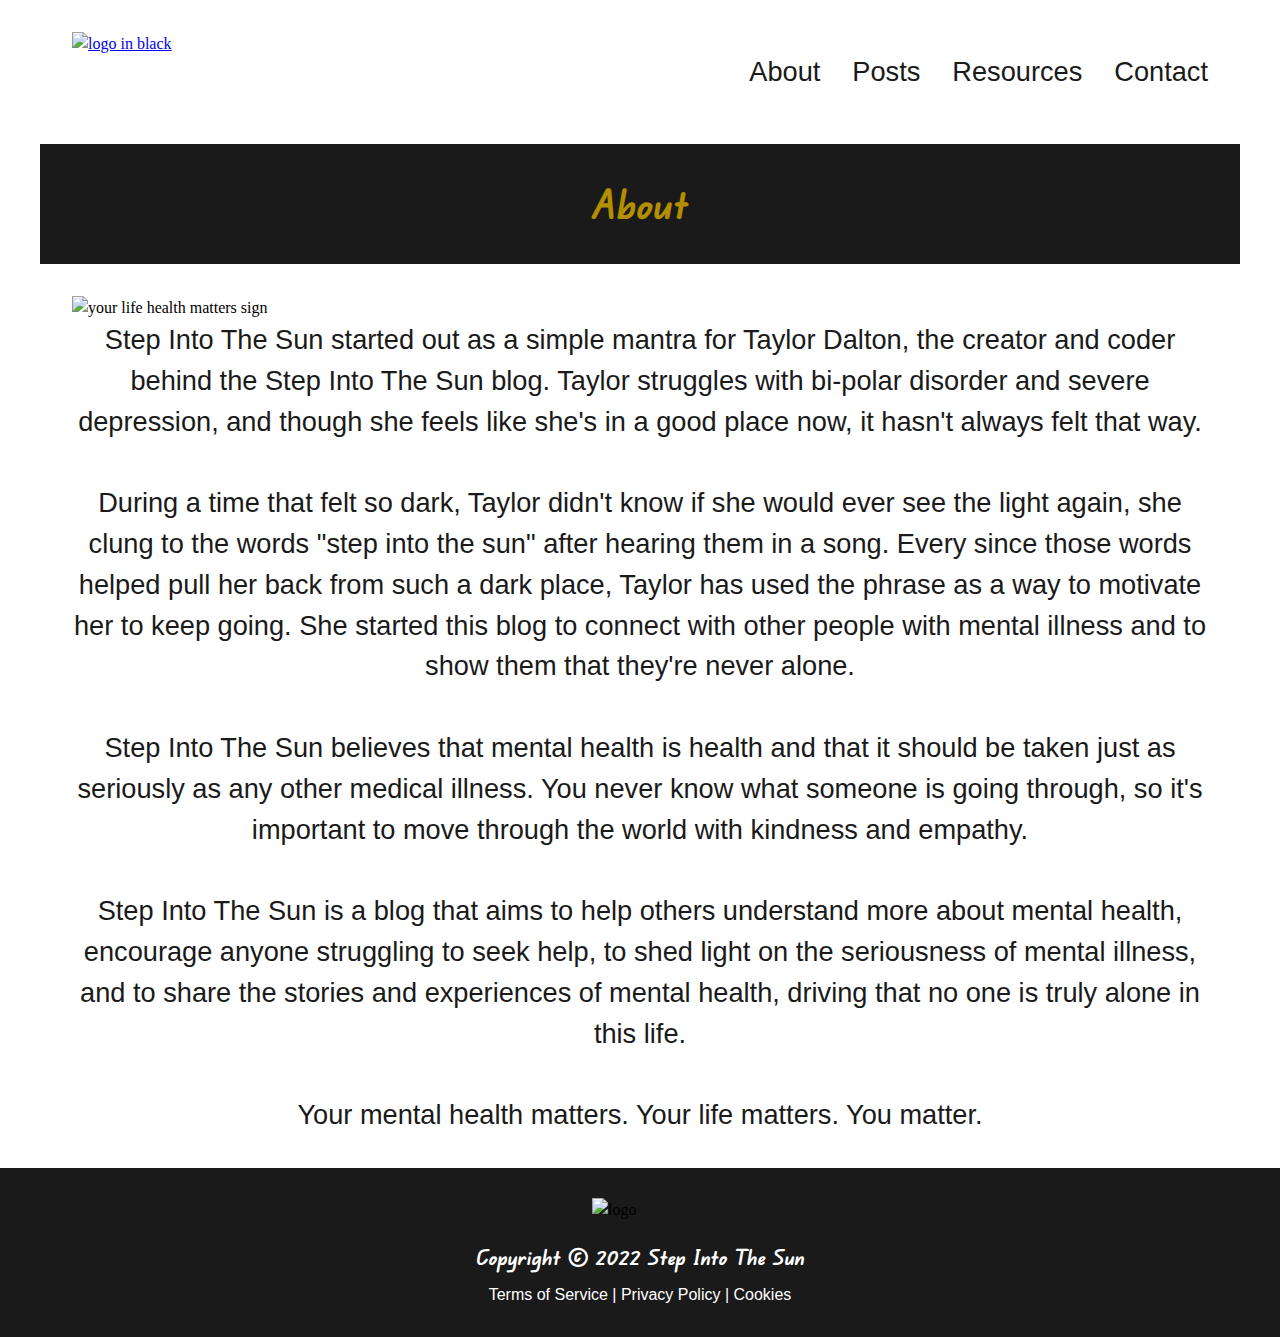
==== about-page.html @ 3d6c2794 "Add about page" ====
<!DOCTYPE html>
<html>
    <head>
        <title>About</title>
        <meta name="viewport" content="width=device-width, initial-scale=1">
        <link rel="icon" href="./resources/logo-gold.png">
        <link rel="stylesheet" href="style.css">
        <link rel="preconnect" href="https://fonts.googleapis.com">
        <link rel="preconnect" href="https://fonts.gstatic.com" crossorigin>
        <link href="https://fonts.googleapis.com/css2?family=Edu+QLD+Beginner:wght@400;700&display=swap" rel="stylesheet">
    </head>

    <body>
        <header class="primary-header">
            <div class="container">
                <div class="nav-wrapper">
                    <a href="/index.html">
                        <img class="logo" src="./resources/logo-black.png" alt="logo in black">
                    </a>
                    <button class="mobile-nav-toggle" aria-controls="navigation" aria-expanded="false">
                        <img class="icon-open" src="./resources/menu-icon-open.png" alt="" aria-hidden="true">
                        <img class ="icon-close" src="./resources/menu-icon-close.png" alt="" aria-hidden="true"> 
                        <span class="visually-hidden">Menu</span>
                    </button>
                    <nav class="navbar" id="navigation">
                        <ul class="nav-list" role="list">
                            <li><a href="/about-page.html">About</a></li>
                            <li><a href="/posts-page.html">Posts</a></li>
                            <li><a href="/resources-page.html">Resources</a></li>
                            <li><a href="/contact-page.html">Contact</a></li>
                        </ul>
                    </nav>
                </div>
            </div>
        </header>

        <main>
            <section>
                <div class="container banner">
                    <h1>About</h1>
                </div>
            </section>

            <section>
                <div class="container">
                    <img src="/resources/matter.jpg" alt="your life health matters sign" id="you-matter">
                    <p>Step Into The Sun started out as a simple mantra for Taylor Dalton, the creator and coder behind the Step Into The Sun blog. Taylor struggles with bi-polar disorder and severe depression, and though she feels like she's in a good place now, it hasn't always felt that way.
                    <br><br>During a time that felt so dark, Taylor didn't know if she would ever see the light again, she clung to the words "step into the sun" after hearing them in a song. Every since those words helped pull her back from such a dark place, Taylor has used the phrase as a way to motivate her to keep going. She started this blog to connect with other people with mental illness and to show them that they're never alone.
                    <br><br>Step Into The Sun believes that mental health is health and that it should be taken just as seriously as any other medical illness. You never know what someone is going through, so it's important to move through the world with kindness and empathy.
                    <br><br>Step Into The Sun is a blog that aims to help others understand more about mental health, encourage anyone struggling to seek help, to shed light on the seriousness of mental illness, and to share the stories and experiences of mental health, driving that no one is truly alone in this life.
                    <br><br>Your mental health matters. Your life matters. You matter.</p>
                </div>
            </section>
        </main>

        <footer class="footer">
            <div class="footer">
                <div>
                    <img src="./resources/logo-gold.png" alt="logo">
                    <h2>Copyright &copy; 2022 Step Into The Sun</h2>
                    <p><a href="#">Terms of Service</a> | <a href="#">Privacy Policy</a> | <a href="#">Cookies</a></p>
                </div>
                <div>
                    <ul role="list" aria-label="social links">
                        <li><a aria-label="facebook" href="#"></a></li>
                        <li><a aria-label="instagram" href="#"></a></li>
                        <li><a aria-label="twitter" href="#"></a></li>
                    </ul>
                </div>
            </div>
        </footer>






        <script type="module" src="/main.js"></script>
    </body>
</html>
---- style.css ----
/* Box sizing rules */
*,
*::before,
*::after {
  box-sizing: border-box;
}

/* Remove default margin,padding, and font */
* {
    margin: 0;
    padding: 0;
    font: inherit;
}

/* Remove list styles on ul, ol elements with a list role, which suggests default styling will be removed */
ul[role='list'],
ol[role='list'] {
  list-style: none;
}

/* Set core root defaults */
html:focus-within {
  scroll-behavior: smooth;
}

html,
body {
    height: 100%;
}

/* Set core body defaults */
body {
  text-rendering: optimizeSpeed;
  line-height: 1.5;
}

/* A elements that don't have a class get default styles */
a:not([class]) {
  text-decoration-skip-ink: auto;
}

/* Make images easier to work with */
img,
picture,
figure {
  max-width: 100%;
  display: block;
}

/* Remove all animations, transitions and smooth scroll for people that prefer not to see them */
@media (prefers-reduced-motion: reduce) {
  html:focus-within {
   scroll-behavior: auto;
  }
  
  *,
  *::before,
  *::after {
    animation-duration: 0.01ms !important;
    animation-iteration-count: 1 !important;
    transition-duration: 0.01ms !important;
    scroll-behavior: auto !important;
  }
}

/* Custom Properties */

.container {
  max-width: 1200px;
  padding: 2rem;

  margin-inline: auto;
}

.even-columns {
  display: grid;
  grid-template: 1fr 1fr / 1fr 1fr;
  gap: 1rem;
}

@media (max-width: 50em) {
  .even-columns {
    grid-template: 1fr / 1fr;
  }
}

.visually-hidden {
  position: absolute;
position: absolute !important;
width: 1px !important;
height: 1px !important;
padding: 0 !important;
margin: -1px !important;
overflow: hidden !important;
clip: rect(0,0,0,0) !important;
white-space: nowrap !important;
border: 0 !important;
}

/* Genneral Styling */

h1,
h2,
figcaption {
  font-family: 'Edu QLD Beginner', cursive;
  font-weight: 700;
  text-align: center;
}

h1 {
  font-size: 2.5rem;
  color: #B38F00;
}

h2 {
  font-size: 2rem;
  margin-bottom: 10px;
  color: #B38F00;
}

figcaption {
  font-size: 1.3rem;
  margin-top: 3px;
  margin-bottom: 10px;
  color: #1A1A1A;
}

p,
li,
button,
.share-cap {
  font-family: 'Arial Narrow', Arial, sans-serif;
  color: #1A1A1A;
  font-weight: 500;
  text-align: center;
  font-size: 1.7rem;
}

.banner {
  background-color: #1A1A1A;
  padding: 30px 10px 30px 10px;
}

.banner p {
  color:#FFF;
  font-size: 1.2rem;
}

.navbar a,
.posts a {
  color:#1A1A1A;
  list-style: none;
  text-decoration: none;
}

.button {
  background-color:#B38F00;
  border: 1px solid #B38F00;
  border-radius: 10px;
  width: 9rem;
  display: block;
  margin-top: 20px;
  margin-right: auto;
  margin-left: auto;
}

.input {
  text-align: center;
  width: 18.3rem;
  display: block;
  margin: 15px auto;
}

.footer a,
.footer p {
  color:#FFF;
  list-style: none;
  text-decoration: none;
  font-size: 1rem;
}

.footer h2 {
  font-size: 1.3rem;
  color: #FFF;
  margin-top: 20px;
}

.footer img {
  width: 6rem;
  margin: 0 auto;
}

.footer {
  background-color: #1A1A1A;
  padding: 15px 0;
}

  /* Navigation */

.logo {
  height: 5rem;
  width: auto;
}

.nav-wrapper {
  display: flex;
  justify-content: space-between;
  align-items: center;
}

.mobile-nav-toggle {
  display: none;
}

.nav-list {
  display: flex;
  gap: 2rem;
}

@media (max-width: 50em) {
  .navbar {
    display: none;

    position: absolute;
    inset: 7.2rem 1rem auto;
    background: #FFF;
    box-shadow: 0 0 0.25em #000;
  }

  .navbar::after {
    content: '';
    position: absolute;
    inset 0;
  }

  .nav-list {
    display: grid;
    gap: 0.25rem;
    text-align: center;
  }

  .navbar[data-visible] {
    display: block;
  }

  .mobile-nav-toggle {
    display: block;
    cursor: pointer;
    background: transparent;
    border: 0;
    padding: 0.5em;
  }
  
  .mobile-nav-toggle .icon-close {
    display: none;
  }
}

/* Animation */

.nav-list a:hover,
.footer a:hover {
  color: #B38F00;
  cursor: pointer;
}

.button:hover {
  color: #B38F00;
  background-color: #1A1A1A; 
  border: 1px solid #1A1A1A;
  cursor: pointer;
}

.posts a:hover {
  color: #B38F00;
  cursor: pointer;
}
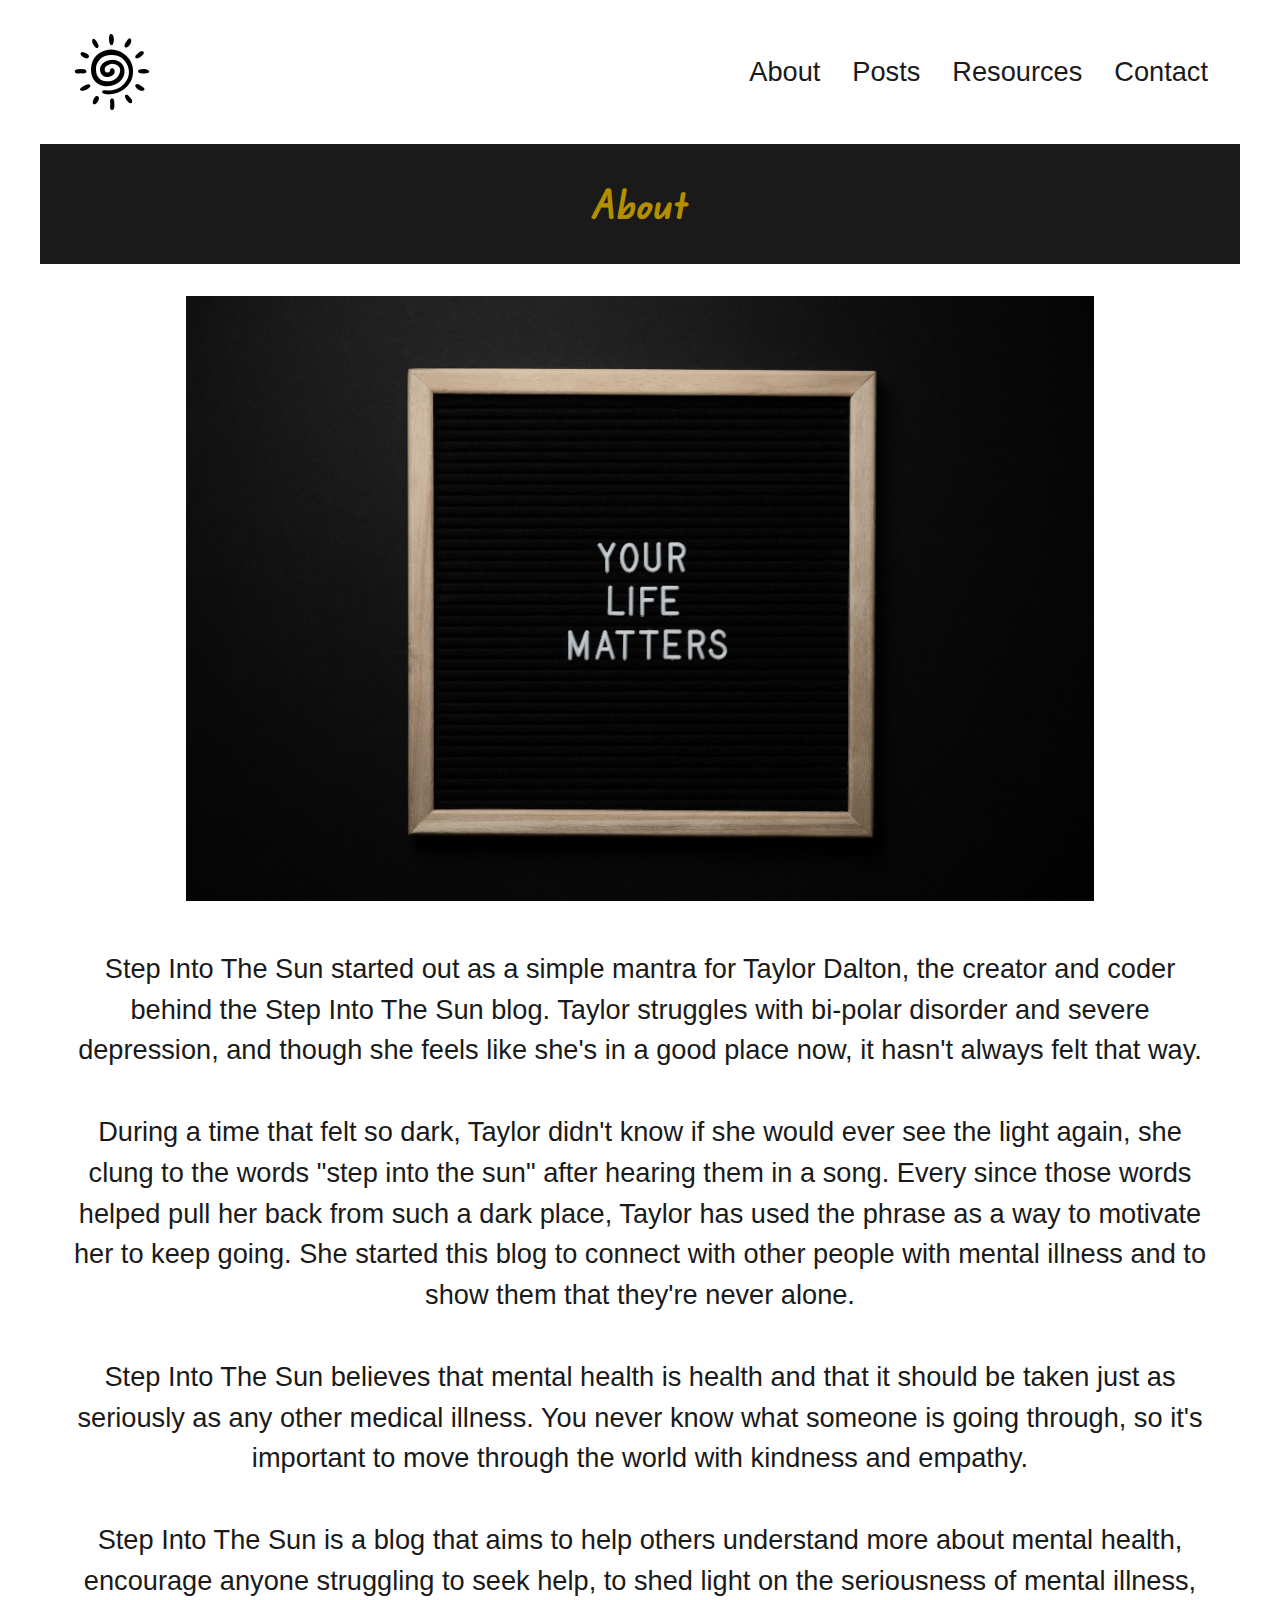
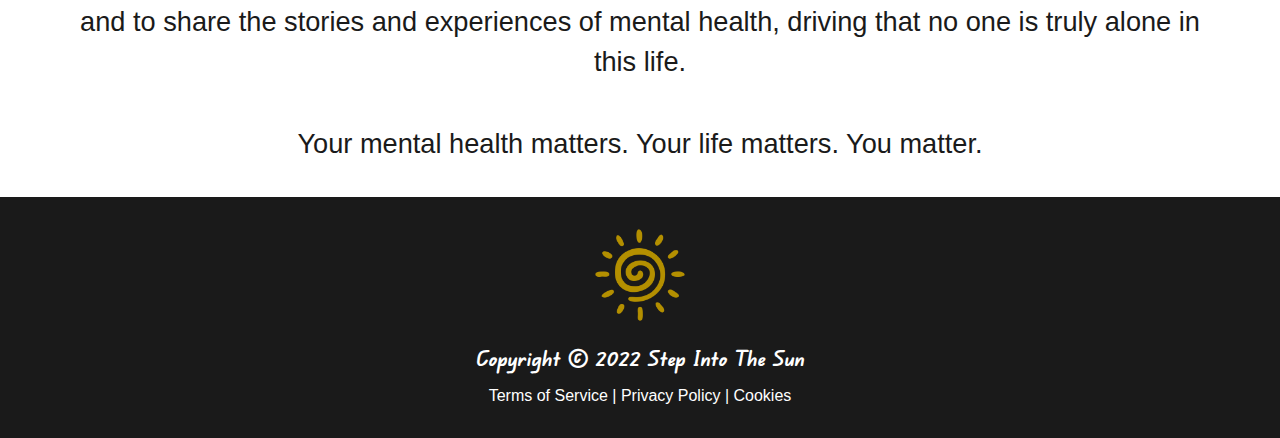
==== commit ed68bc8c: "Update about-page.html" ====
--- a/about-page.html
+++ b/about-page.html
@@ -3,7 +3,7 @@
     <head>
         <title>About</title>
         <meta name="viewport" content="width=device-width, initial-scale=1">
-        <link rel="icon" href="./resources/logo-gold.png">
+        <link rel="icon" href="resources/logo-gold.png">
         <link rel="stylesheet" href="style.css">
         <link rel="preconnect" href="https://fonts.googleapis.com">
         <link rel="preconnect" href="https://fonts.gstatic.com" crossorigin>
@@ -15,19 +15,19 @@
             <div class="container">
                 <div class="nav-wrapper">
                     <a href="/index.html">
-                        <img class="logo" src="./resources/logo-black.png" alt="logo in black">
+                        <img class="logo" src="resources/logo-black.png" alt="logo in black">
                     </a>
                     <button class="mobile-nav-toggle" aria-controls="navigation" aria-expanded="false">
-                        <img class="icon-open" src="./resources/menu-icon-open.png" alt="" aria-hidden="true">
-                        <img class ="icon-close" src="./resources/menu-icon-close.png" alt="" aria-hidden="true"> 
+                        <img class="icon-open" src="resources/menu-icon-open.png" alt="" aria-hidden="true">
+                        <img class ="icon-close" src="resources/menu-icon-close.png" alt="" aria-hidden="true"> 
                         <span class="visually-hidden">Menu</span>
                     </button>
                     <nav class="navbar" id="navigation">
                         <ul class="nav-list" role="list">
-                            <li><a href="/about-page.html">About</a></li>
-                            <li><a href="/posts-page.html">Posts</a></li>
-                            <li><a href="/resources-page.html">Resources</a></li>
-                            <li><a href="/contact-page.html">Contact</a></li>
+                            <li><a href="about-page.html">About</a></li>
+                            <li><a href="posts-page.html">Posts</a></li>
+                            <li><a href="resources-page.html">Resources</a></li>
+                            <li><a href="contact-page.html">Contact</a></li>
                         </ul>
                     </nav>
                 </div>
@@ -43,7 +43,7 @@
 
             <section>
                 <div class="container">
-                    <img src="/resources/matter.jpg" alt="your life health matters sign" id="you-matter">
+                    <img src="resources/matter.jpg" alt="your life health matters sign" id="you-matter">
                     <p>Step Into The Sun started out as a simple mantra for Taylor Dalton, the creator and coder behind the Step Into The Sun blog. Taylor struggles with bi-polar disorder and severe depression, and though she feels like she's in a good place now, it hasn't always felt that way.
                     <br><br>During a time that felt so dark, Taylor didn't know if she would ever see the light again, she clung to the words "step into the sun" after hearing them in a song. Every since those words helped pull her back from such a dark place, Taylor has used the phrase as a way to motivate her to keep going. She started this blog to connect with other people with mental illness and to show them that they're never alone.
                     <br><br>Step Into The Sun believes that mental health is health and that it should be taken just as seriously as any other medical illness. You never know what someone is going through, so it's important to move through the world with kindness and empathy.
@@ -56,7 +56,7 @@
         <footer class="footer">
             <div class="footer">
                 <div>
-                    <img src="./resources/logo-gold.png" alt="logo">
+                    <img src="resources/logo-gold.png" alt="logo">
                     <h2>Copyright &copy; 2022 Step Into The Sun</h2>
                     <p><a href="#">Terms of Service</a> | <a href="#">Privacy Policy</a> | <a href="#">Cookies</a></p>
                 </div>
@@ -77,4 +77,4 @@
 
         <script type="module" src="/main.js"></script>
     </body>
-</html>+</html>
--- a/style.css
+++ b/style.css
@@ -137,6 +137,11 @@
   font-size: 1.7rem;
 }
 
+.share-img {
+  width: 80%;
+  margin: 0 auto;
+}
+
 .banner {
   background-color: #1A1A1A;
   padding: 30px 10px 30px 10px;
@@ -275,4 +280,73 @@
 .posts a:hover {
   color: #B38F00;
   cursor: pointer;
+}
+
+/* --------------------------------------------------------------- */
+
+/* CONTACT PAGE STYLES*/
+
+.contact-head .black {
+  color:#1A1A1A;
+}
+
+.contact-head .gold {
+  color: #B38F00;
+}
+
+.contact-form {
+  display: block;
+  align-items: center;
+}
+
+.contact-form label {
+  font-family: 'Edu QLD Beginner', cursive;
+  color: #1A1A1A;
+  font-weight: 700;
+  font-size: 2rem;
+}
+
+#name, #email {
+  width: 100%;
+  height: 40px;
+}
+
+.contact-form textarea {
+  width: 100%;
+  height: 250px;
+}
+
+/* --------------------------------------------------------------- */
+
+/* ABOUT PAGE ADDITONAL STYLING */
+
+#you-matter {
+  width: 80%;
+  margin: 0 auto;
+  padding-bottom: 3rem;
+}
+
+/* --------------------------------------------------------------- */
+
+/* RESOURCE PAGE ADDITIONAL STYLING */
+
+#idontmind,
+#hotline {
+  color:#1A1A1A;
+  text-decoration: none;
+}
+
+#resource-wrap li, 
+#resource-wrap h2 {
+  text-align: left;
+}
+
+@media (max-width: 50em) {
+  #resource-wrap h2 {
+    text-align: center;
+  }
+}
+
+#resource-wrap ul {
+  padding-left: 4rem;
 }